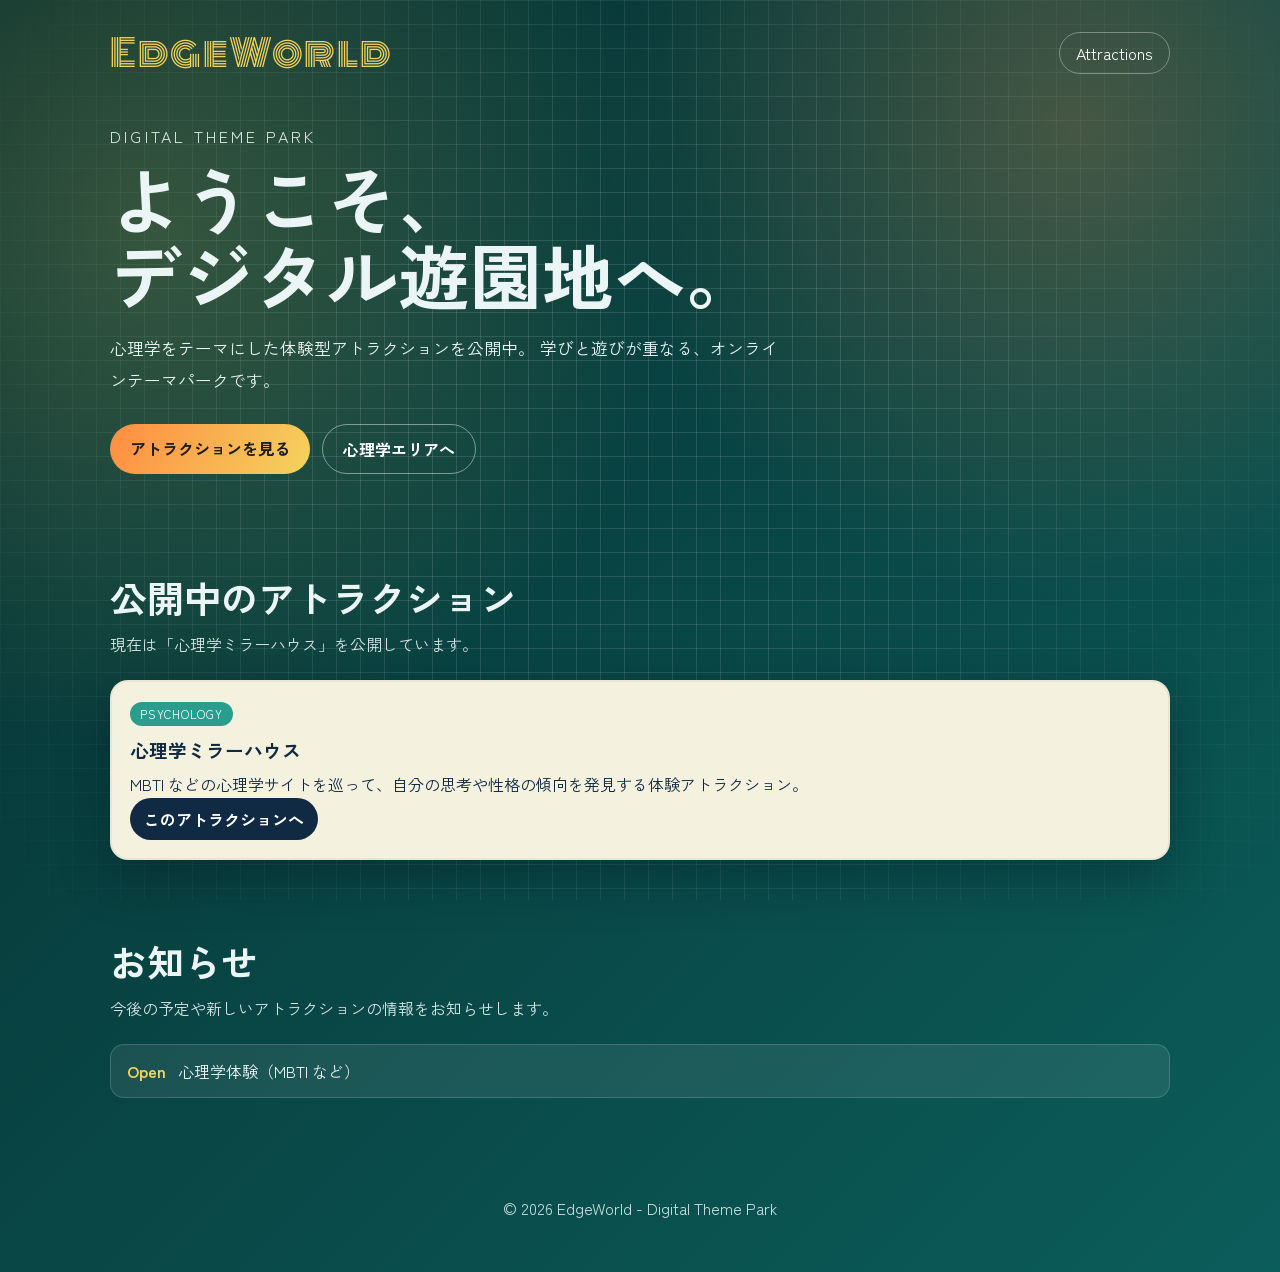
==== EdgeWorld/public/index.html @ 3a3b4cc4 "Add files via upload" ====
<!doctype html>
<html lang="ja">
  <head>
    <meta charset="UTF-8" />
    <meta name="viewport" content="width=device-width, initial-scale=1.0" />
    <title>EdgeWorld | デジタル遊園地</title>
    <meta
      name="description"
      content="心理学アトラクションを楽しめるデジタル遊園地 EdgeWorld。"
    />
    <link rel="preconnect" href="https://fonts.googleapis.com" />
    <link rel="preconnect" href="https://fonts.gstatic.com" crossorigin />
    <link
      href="https://fonts.googleapis.com/css2?family=Zen+Kaku+Gothic+New:wght@400;500;700&family=Monoton&display=swap"
      rel="stylesheet"
    />
    <link rel="stylesheet" href="styles.css" />
  </head>
  <body>
    <div class="bg-grid" aria-hidden="true"></div>

    <header class="hero">
      <nav class="top-nav">
        <p class="brand">EdgeWorld</p>
        <a class="nav-link" href="#attractions">Attractions</a>
      </nav>

      <div class="hero-content reveal">
        <p class="kicker">DIGITAL THEME PARK</p>
        <h1>ようこそ、<br />デジタル遊園地へ。</h1>
        <p class="lead">
          心理学をテーマにした体験型アトラクションを公開中。
          学びと遊びが重なる、オンラインテーマパークです。
        </p>
        <div class="hero-actions">
          <a class="btn btn-primary" href="#attractions"
            >アトラクションを見る</a
          >
          <a class="btn btn-ghost" href="psychology.html">心理学エリアへ</a>
        </div>
      </div>
    </header>

    <main>
      <section id="attractions" class="section">
        <div class="section-header reveal">
          <h2>公開中のアトラクション</h2>
          <p>現在は「心理学ミラーハウス」を公開しています。</p>
        </div>
        <div
          id="attractionList"
          class="attraction-grid"
          aria-live="polite"
        ></div>
      </section>

      <section id="roadmap" class="section roadmap">
        <div class="section-header reveal">
          <h2>お知らせ</h2>
          <p>今後の予定や新しいアトラクションの情報をお知らせします。</p>
        </div>
        <ol class="timeline">
          <li class="reveal"><span>Open</span> 心理学体験（MBTI など）</li>
        </ol>
      </section>
    </main>

    <footer class="site-footer">
      <p>© 2026 EdgeWorld - Digital Theme Park</p>
    </footer>

    <script src="app.js"></script>
  </body>
</html>
---- EdgeWorld/public/styles.css ----
:root {
  --bg-1: #062f2f;
  --bg-2: #0b5d5b;
  --card: #f4f1de;
  --ink: #102a43;
  --accent-1: #ff8c42;
  --accent-2: #f4d35e;
  --accent-3: #2a9d8f;
  --line: rgba(255, 255, 255, 0.12);
  --shadow: 0 16px 50px rgba(3, 18, 24, 0.35);
}

* {
  box-sizing: border-box;
}

body {
  margin: 0;
  font-family: "Zen Kaku Gothic New", sans-serif;
  color: #ecf5f5;
  background:
    radial-gradient(
      circle at 12% 18%,
      rgba(244, 211, 94, 0.2),
      transparent 34%
    ),
    radial-gradient(
      circle at 84% 10%,
      rgba(255, 140, 66, 0.25),
      transparent 30%
    ),
    linear-gradient(135deg, var(--bg-1), var(--bg-2));
  min-height: 100vh;
}

.bg-grid {
  position: fixed;
  inset: 0;
  background-image:
    linear-gradient(var(--line) 1px, transparent 1px),
    linear-gradient(90deg, var(--line) 1px, transparent 1px);
  background-size: 24px 24px;
  mask-image: radial-gradient(circle at center, black 35%, transparent 100%);
  pointer-events: none;
}

.hero,
.section,
.site-footer {
  position: relative;
  z-index: 1;
}

.hero {
  max-width: 1100px;
  margin: 0 auto;
  padding: 24px 20px 80px;
}

.top-nav {
  display: flex;
  justify-content: space-between;
  align-items: center;
  padding-bottom: 42px;
}

.brand {
  margin: 0;
  font-family: "Monoton", cursive;
  font-size: clamp(1.6rem, 4vw, 2.3rem);
  color: var(--accent-2);
  letter-spacing: 1.5px;
}

.nav-link {
  color: #fff;
  text-decoration: none;
  border: 1px solid rgba(255, 255, 255, 0.35);
  padding: 8px 16px;
  border-radius: 999px;
  transition:
    transform 0.2s ease,
    border-color 0.2s ease;
}

.nav-link:hover {
  transform: translateY(-2px);
  border-color: var(--accent-2);
}

.hero-content h1 {
  font-size: clamp(2.1rem, 7vw, 4.5rem);
  line-height: 1.06;
  margin: 12px 0 20px;
}

.kicker {
  letter-spacing: 0.2em;
  text-transform: uppercase;
  margin: 0;
  opacity: 0.9;
}

.lead {
  max-width: 680px;
  line-height: 1.9;
  font-size: 1.05rem;
}

.hero-actions {
  margin-top: 28px;
  display: flex;
  gap: 12px;
  flex-wrap: wrap;
}

.btn {
  text-decoration: none;
  border-radius: 999px;
  padding: 12px 20px;
  font-weight: 700;
}

.btn-primary {
  background: linear-gradient(120deg, var(--accent-1), var(--accent-2));
  color: #1d1d1d;
}

.btn-ghost {
  border: 1px solid rgba(255, 255, 255, 0.45);
  color: #fff;
}

.section {
  max-width: 1100px;
  margin: 0 auto;
  padding: 16px 20px 58px;
}

.section-header h2 {
  margin: 0;
  font-size: clamp(1.5rem, 4.2vw, 2.3rem);
}

.section-header p {
  margin-top: 8px;
  opacity: 0.9;
}

.attraction-grid {
  margin-top: 24px;
  display: grid;
  grid-template-columns: repeat(auto-fit, minmax(240px, 1fr));
  gap: 16px;
}

.card {
  background: var(--card);
  color: var(--ink);
  border-radius: 18px;
  padding: 18px;
  box-shadow: var(--shadow);
  border: 2px solid rgba(16, 42, 67, 0.06);
  transform: translateY(10px);
  opacity: 0;
  animation: rise-in 0.7s forwards;
}

.card h3 {
  margin: 10px 0 8px;
}

.badge {
  display: inline-block;
  font-size: 0.72rem;
  letter-spacing: 0.08em;
  text-transform: uppercase;
  color: #ffffff;
  background: var(--accent-3);
  padding: 4px 10px;
  border-radius: 999px;
}

.card p {
  line-height: 1.65;
  margin: 0;
}

.card-actions {
  margin-top: 14px;
}

.card-link {
  display: inline-block;
  text-decoration: none;
  border-radius: 999px;
  padding: 8px 14px;
  background: #102a43;
  color: #ffffff;
  font-weight: 700;
}

.card-link:hover {
  background: #183d5c;
}

.timeline {
  margin: 24px 0 0;
  padding: 0;
  list-style: none;
  display: grid;
  gap: 12px;
}

.timeline li {
  background: rgba(255, 255, 255, 0.08);
  border: 1px solid rgba(255, 255, 255, 0.16);
  border-radius: 14px;
  padding: 14px 16px;
}

.timeline span {
  color: var(--accent-2);
  font-weight: 700;
  margin-right: 8px;
}

.page {
  max-width: 1100px;
  margin: 0 auto;
  padding: 24px 20px 58px;
  position: relative;
  z-index: 1;
}

.back-link {
  color: #ffffff;
  text-decoration: none;
  border: 1px solid rgba(255, 255, 255, 0.4);
  border-radius: 999px;
  padding: 8px 16px;
  display: inline-block;
}

.quick-links {
  margin-top: 20px;
  display: grid;
  gap: 12px;
}

.quick-links a {
  display: block;
  text-decoration: none;
  background: var(--card);
  color: var(--ink);
  border-radius: 14px;
  padding: 14px 16px;
  box-shadow: var(--shadow);
}

.quick-links small {
  display: block;
  opacity: 0.8;
  margin-top: 4px;
}

.site-footer {
  text-align: center;
  padding: 24px 16px 36px;
  opacity: 0.85;
}

.reveal {
  opacity: 0;
  transform: translateY(14px);
  transition:
    opacity 0.55s ease,
    transform 0.55s ease;
}

.reveal.is-visible {
  opacity: 1;
  transform: translateY(0);
}

@keyframes rise-in {
  to {
    opacity: 1;
    transform: translateY(0);
  }
}

@media (max-width: 640px) {
  .hero {
    padding-top: 16px;
  }

  .top-nav {
    padding-bottom: 28px;
  }

  .lead {
    font-size: 0.98rem;
  }
}
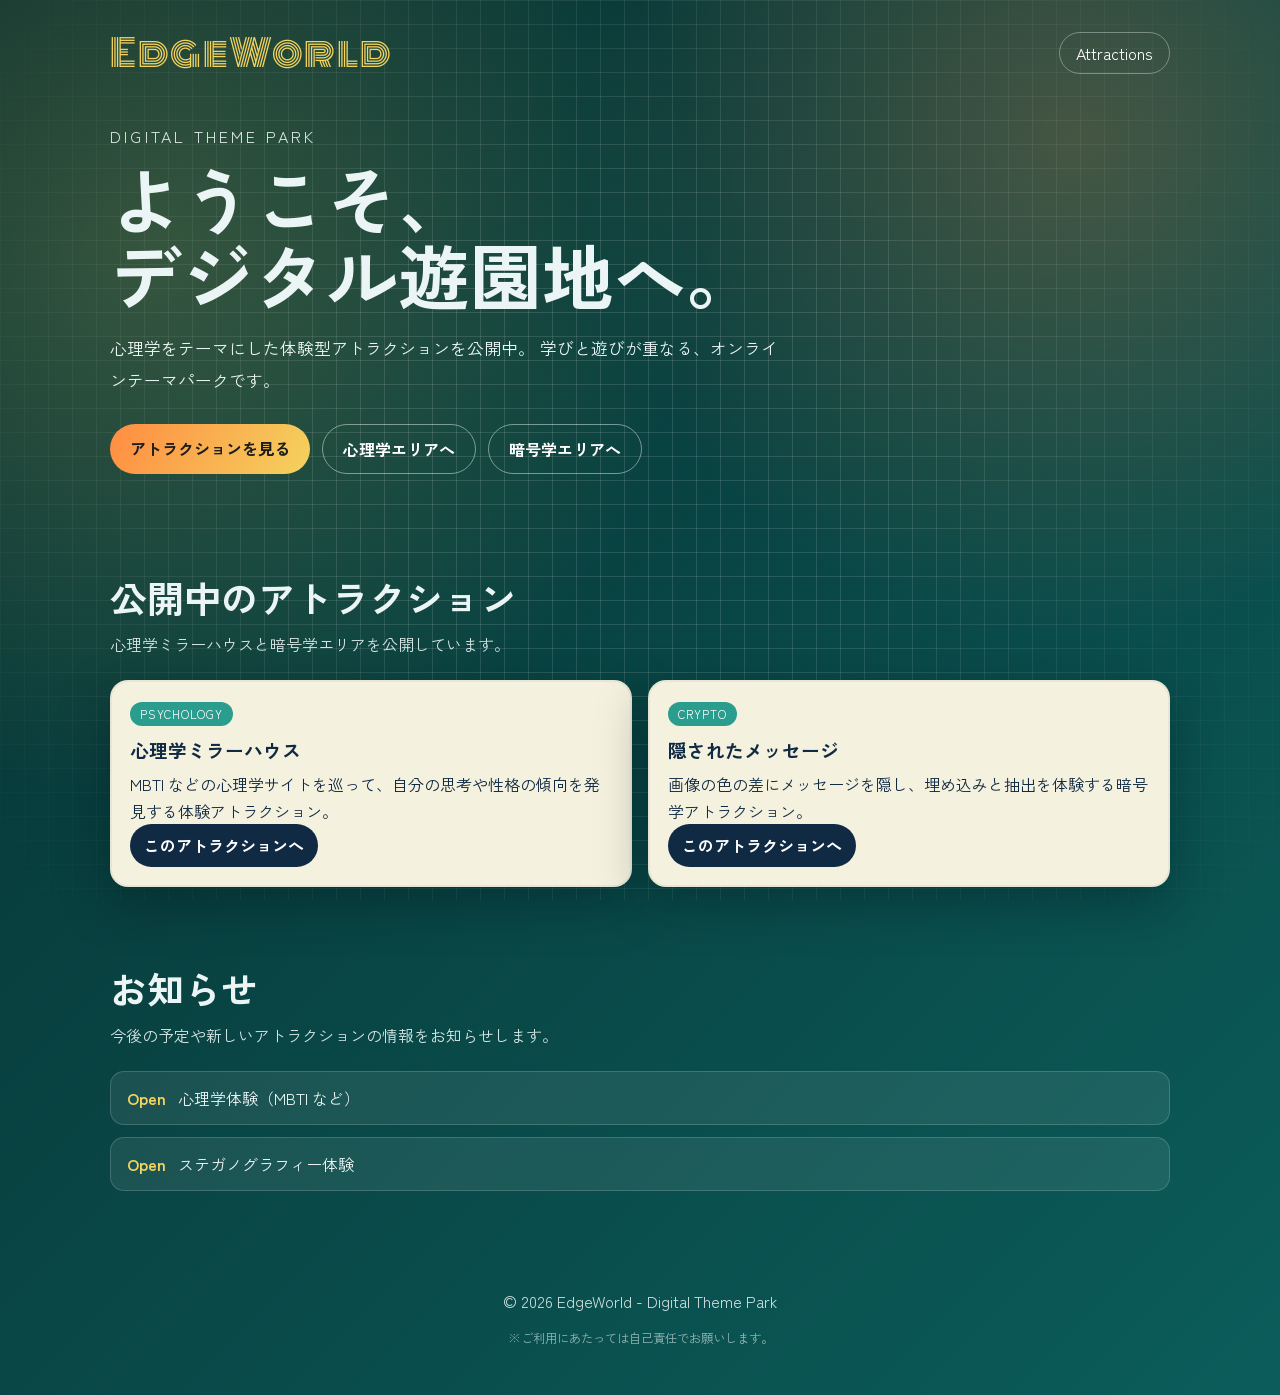
==== commit 0ce2dc1d: "Add files via upload" ====
--- a/EdgeWorld/public/index.html
+++ b/EdgeWorld/public/index.html
@@ -37,6 +37,7 @@
             >アトラクションを見る</a
           >
           <a class="btn btn-ghost" href="psychology.html">心理学エリアへ</a>
+          <a class="btn btn-ghost" href="steganography.html">暗号学エリアへ</a>
         </div>
       </div>
     </header>
@@ -45,7 +46,7 @@
       <section id="attractions" class="section">
         <div class="section-header reveal">
           <h2>公開中のアトラクション</h2>
-          <p>現在は「心理学ミラーハウス」を公開しています。</p>
+          <p>心理学ミラーハウスと暗号学エリアを公開しています。</p>
         </div>
         <div
           id="attractionList"
@@ -61,12 +62,14 @@
         </div>
         <ol class="timeline">
           <li class="reveal"><span>Open</span> 心理学体験（MBTI など）</li>
+          <li class="reveal"><span>Open</span> ステガノグラフィー体験</li>
         </ol>
       </section>
     </main>
 
     <footer class="site-footer">
       <p>© 2026 EdgeWorld - Digital Theme Park</p>
+      <p class="disclaimer">※ご利用にあたっては自己責任でお願いします。</p>
     </footer>
 
     <script src="app.js"></script>
--- a/EdgeWorld/public/styles.css
+++ b/EdgeWorld/public/styles.css
@@ -242,32 +242,16 @@
   display: inline-block;
 }
 
-.quick-links {
-  margin-top: 20px;
-  display: grid;
-  gap: 12px;
-}
-
-.quick-links a {
-  display: block;
-  text-decoration: none;
-  background: var(--card);
-  color: var(--ink);
-  border-radius: 14px;
-  padding: 14px 16px;
-  box-shadow: var(--shadow);
-}
-
-.quick-links small {
-  display: block;
-  opacity: 0.8;
-  margin-top: 4px;
-}
-
 .site-footer {
   text-align: center;
   padding: 24px 16px 36px;
   opacity: 0.85;
+}
+
+.disclaimer {
+  font-size: 0.78rem;
+  opacity: 0.7;
+  margin-top: 6px;
 }
 
 .reveal {
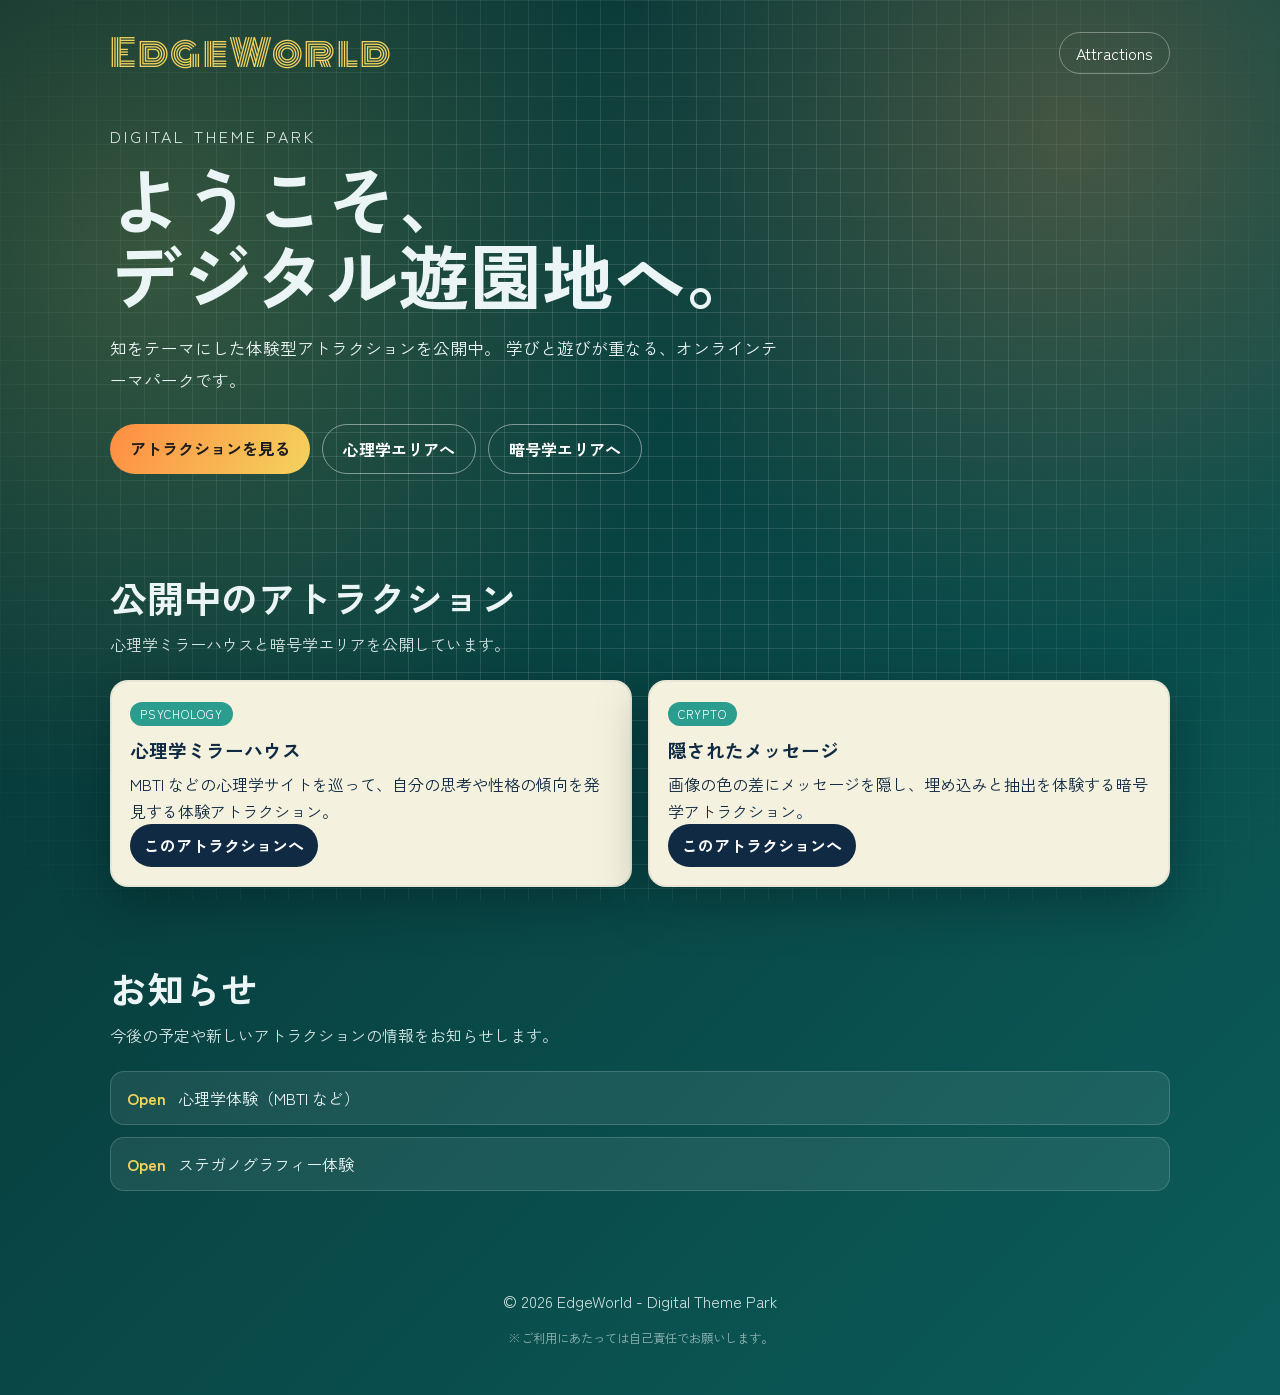
==== commit 003d7de3: "Add files via upload" ====
--- a/EdgeWorld/public/index.html
+++ b/EdgeWorld/public/index.html
@@ -29,7 +29,7 @@
         <p class="kicker">DIGITAL THEME PARK</p>
         <h1>ようこそ、<br />デジタル遊園地へ。</h1>
         <p class="lead">
-          心理学をテーマにした体験型アトラクションを公開中。
+          知をテーマにした体験型アトラクションを公開中。
           学びと遊びが重なる、オンラインテーマパークです。
         </p>
         <div class="hero-actions">
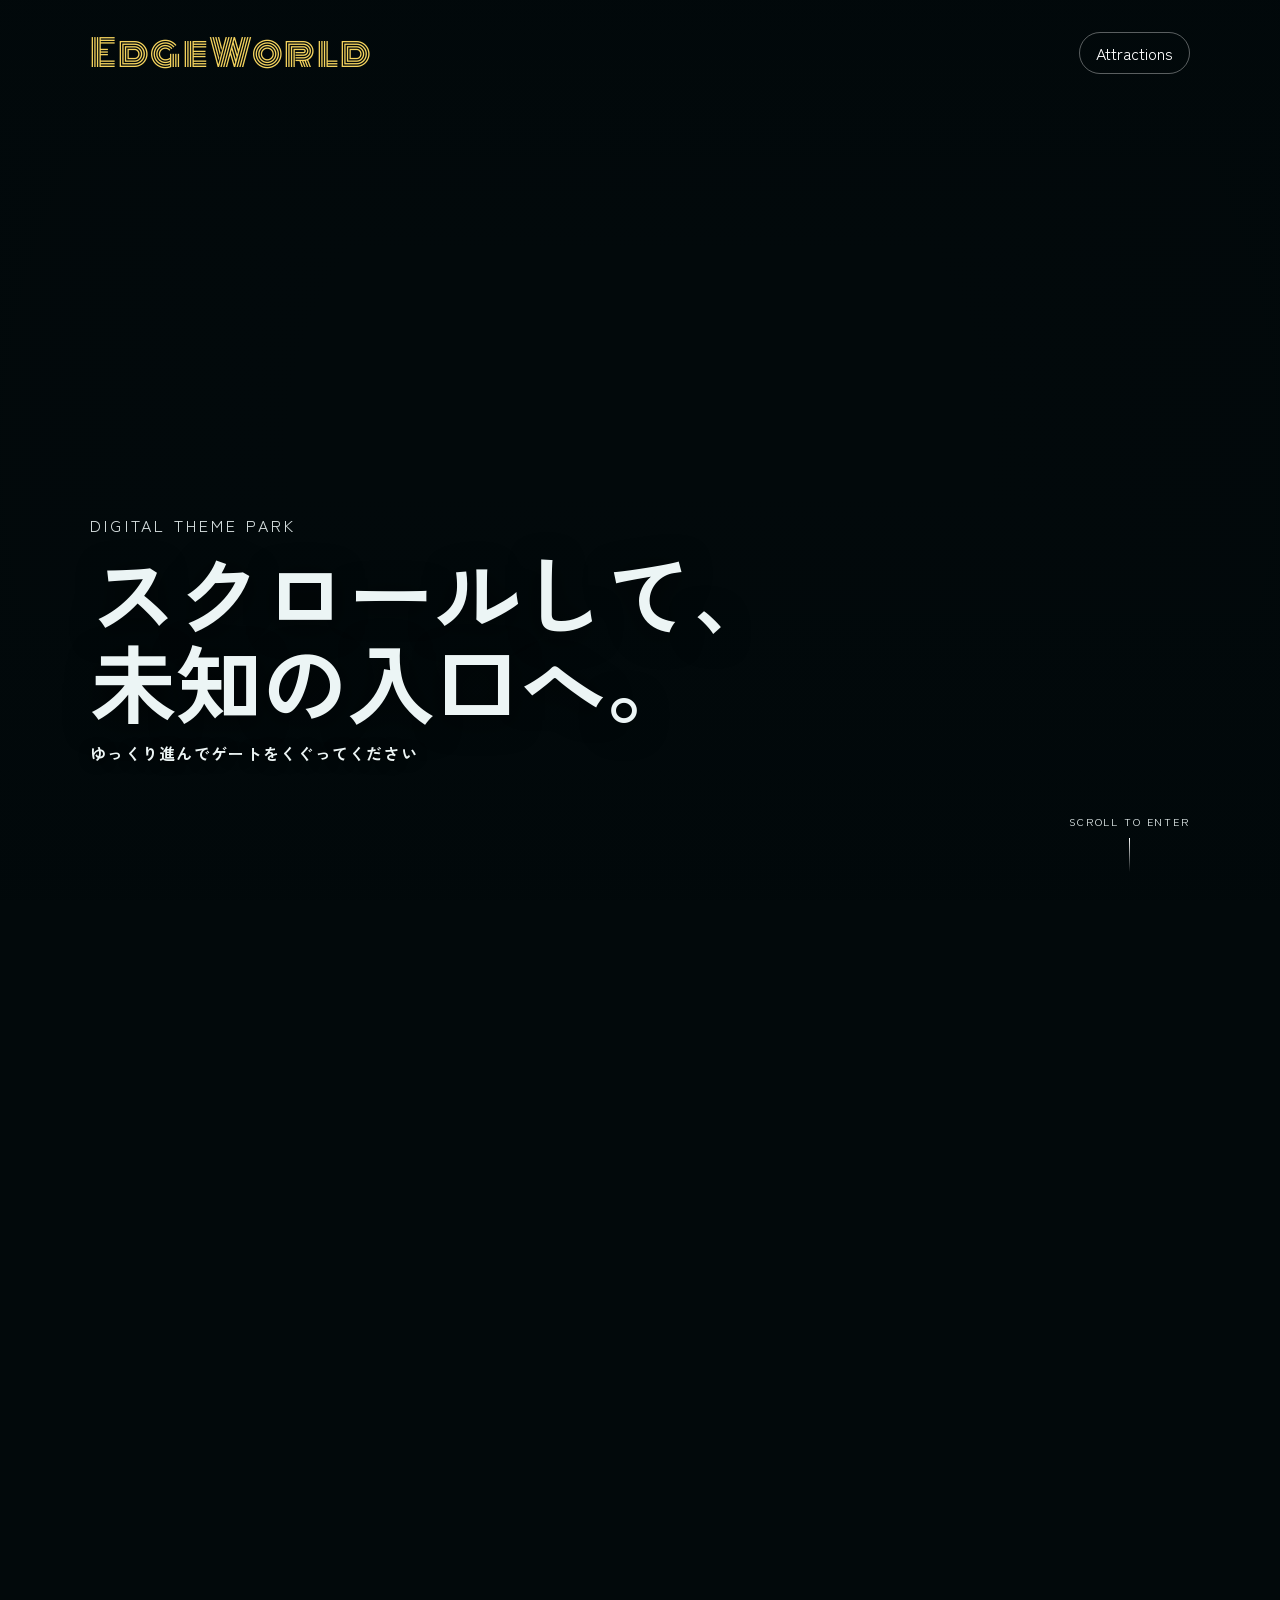
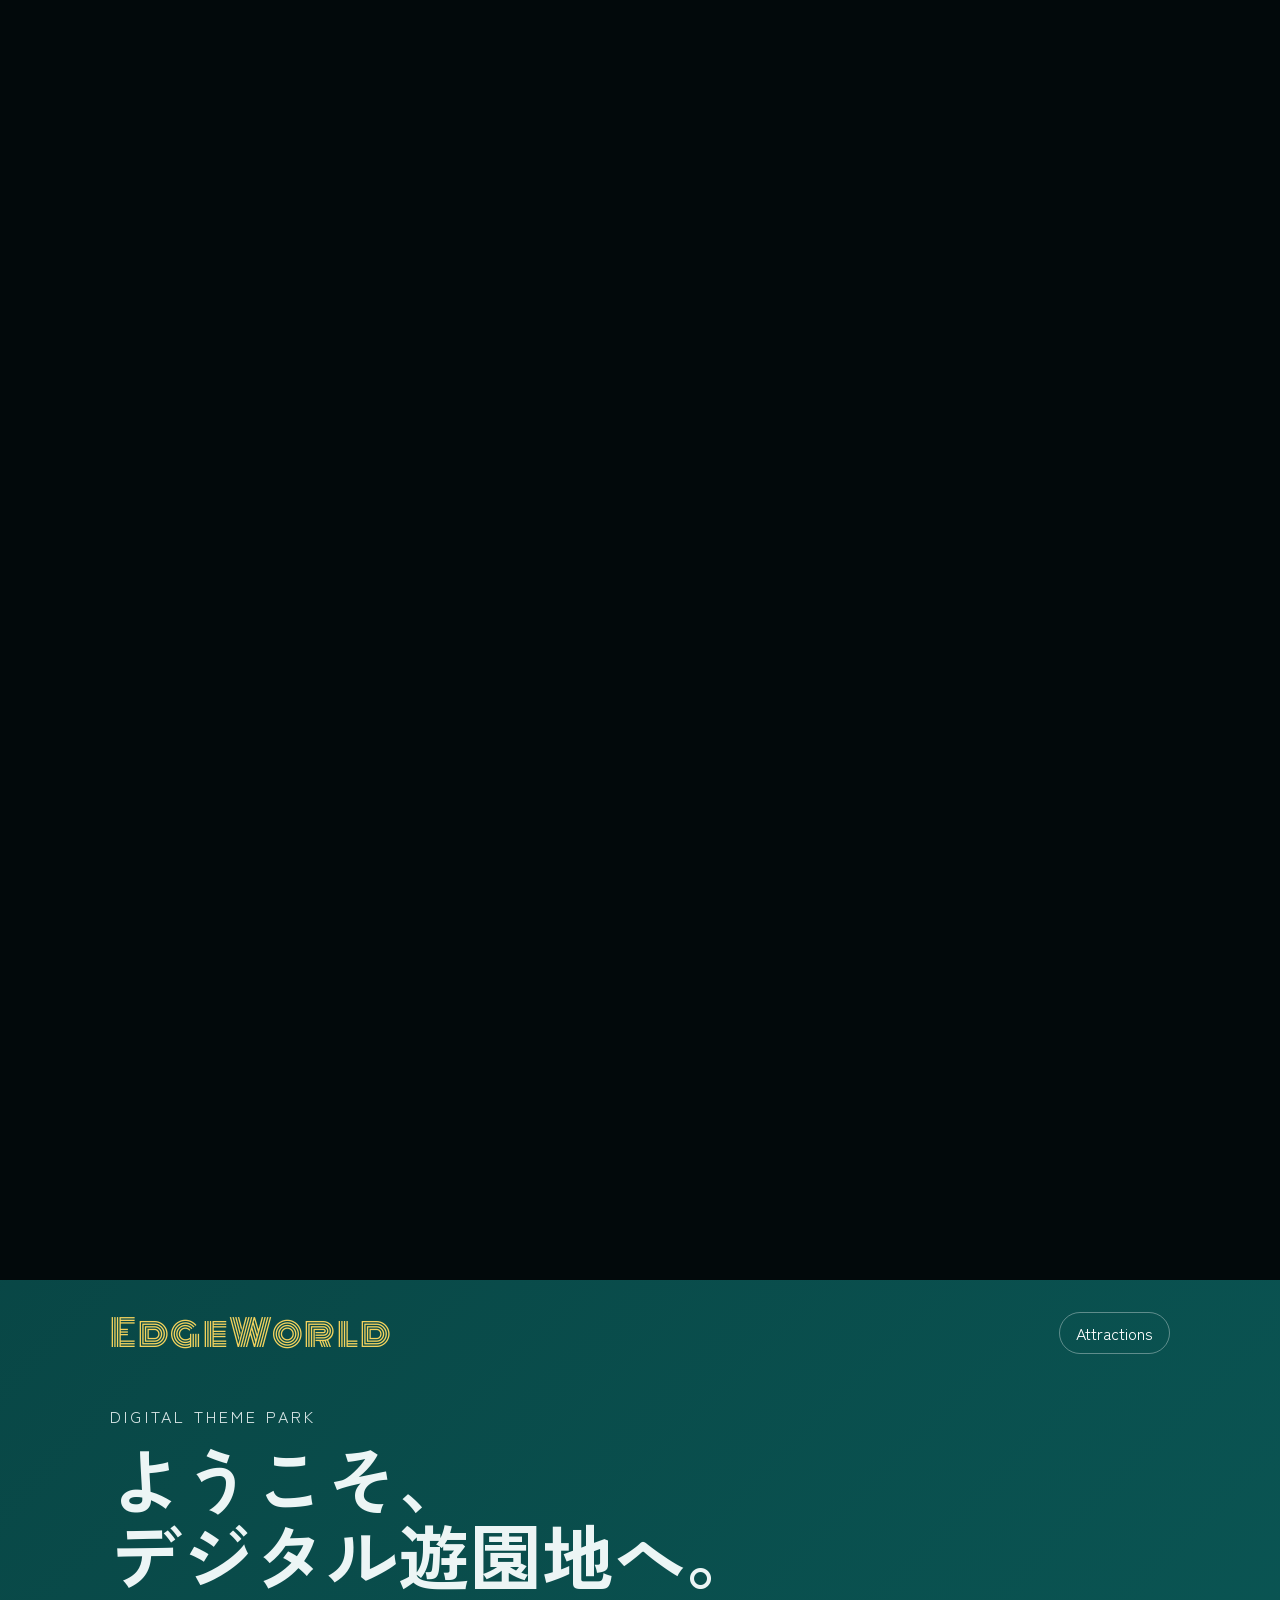
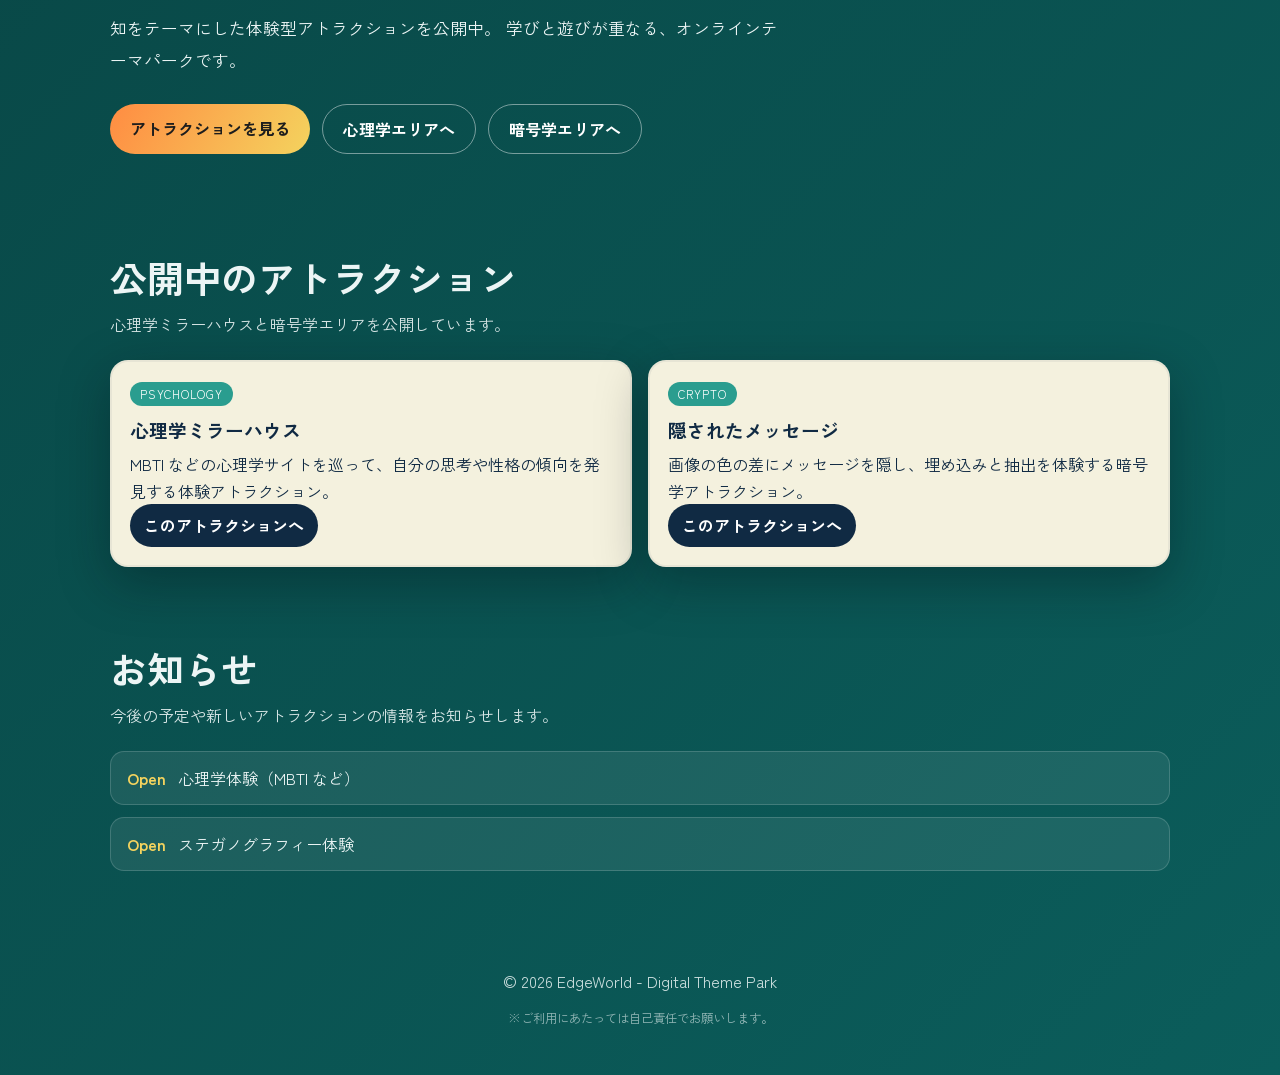
==== commit 90862bd6: "Add files via upload" ====
--- a/EdgeWorld/public/index.html
+++ b/EdgeWorld/public/index.html
@@ -4,10 +4,7 @@
     <meta charset="UTF-8" />
     <meta name="viewport" content="width=device-width, initial-scale=1.0" />
     <title>EdgeWorld | デジタル遊園地</title>
-    <meta
-      name="description"
-      content="心理学アトラクションを楽しめるデジタル遊園地 EdgeWorld。"
-    />
+    <meta name="description" content="デジタル遊園地 EdgeWorld。" />
     <link rel="preconnect" href="https://fonts.googleapis.com" />
     <link rel="preconnect" href="https://fonts.gstatic.com" crossorigin />
     <link
@@ -18,6 +15,38 @@
   </head>
   <body>
     <div class="bg-grid" aria-hidden="true"></div>
+
+    <section
+      class="scrub-scene scrub-scene-open"
+      data-video-scrub
+      aria-label="EdgeWorld入園ゲート"
+    >
+      <div class="scrub-sticky">
+        <video
+          class="scrub-video"
+          muted
+          playsinline
+          preload="auto"
+          aria-hidden="true"
+        >
+          <source src="assets/video/edgeworld-open.mp4" type="video/mp4" />
+        </video>
+        <div class="scrub-shade" aria-hidden="true"></div>
+        <nav class="scrub-nav" aria-label="メインナビゲーション">
+          <p class="brand">EdgeWorld</p>
+          <a class="nav-link" href="#attractions">Attractions</a>
+        </nav>
+        <div class="scrub-copy">
+          <p class="kicker">DIGITAL THEME PARK</p>
+          <h1>スクロールして、<br />未知の入口へ。</h1>
+          <p>ゆっくり進んでゲートをくぐってください</p>
+        </div>
+        <div class="scroll-cue" aria-hidden="true">
+          <span>SCROLL TO ENTER</span>
+          <i></i>
+        </div>
+      </div>
+    </section>
 
     <header class="hero">
       <nav class="top-nav">
--- a/EdgeWorld/public/styles.css
+++ b/EdgeWorld/public/styles.css
@@ -14,7 +14,7 @@
   box-sizing: border-box;
 }
 
-body {
+body {
   margin: 0;
   font-family: "Zen Kaku Gothic New", sans-serif;
   color: #ecf5f5;
@@ -30,10 +30,110 @@
       transparent 30%
     ),
     linear-gradient(135deg, var(--bg-1), var(--bg-2));
-  min-height: 100vh;
-}
-
-.bg-grid {
+  min-height: 100vh;
+}
+
+.scrub-scene {
+  --scrub-progress: 0;
+  position: relative;
+  z-index: 3;
+  height: 320vh;
+  background: #02090b;
+}
+
+.scrub-sticky {
+  position: sticky;
+  top: 0;
+  height: 100vh;
+  min-height: 520px;
+  overflow: hidden;
+  isolation: isolate;
+}
+
+.scrub-video,
+.scrub-shade {
+  position: absolute;
+  inset: 0;
+  width: 100%;
+  height: 100%;
+}
+
+.scrub-video {
+  z-index: -3;
+  object-fit: cover;
+  background: #02090b;
+}
+
+.scrub-shade {
+  z-index: -2;
+  background:
+    linear-gradient(180deg, rgba(1, 8, 10, 0.6), transparent 30%),
+    linear-gradient(0deg, rgba(1, 8, 10, 0.74), transparent 48%),
+    radial-gradient(circle at center, transparent 35%, rgba(1, 8, 10, 0.35));
+}
+
+.scrub-nav {
+  width: min(1100px, calc(100% - 40px));
+  margin: 0 auto;
+  padding-top: 24px;
+  display: flex;
+  justify-content: space-between;
+  align-items: center;
+}
+
+.scrub-copy {
+  position: absolute;
+  left: max(20px, calc((100vw - 1100px) / 2));
+  bottom: clamp(90px, 15vh, 150px);
+  max-width: 720px;
+  padding-right: 20px;
+  opacity: calc(1 - var(--scrub-progress) * 1.45);
+  transform: translateY(calc(var(--scrub-progress) * -32px));
+}
+
+.scrub-copy h1 {
+  margin: 10px 0 16px;
+  font-size: clamp(2.4rem, 7vw, 5.4rem);
+  line-height: 1.03;
+  text-shadow: 0 5px 30px rgba(0, 0, 0, 0.72);
+}
+
+.scrub-copy > p:last-child {
+  margin: 0;
+  font-weight: 700;
+  letter-spacing: 0.08em;
+  text-shadow: 0 2px 12px #000;
+}
+
+.scroll-cue {
+  position: absolute;
+  right: max(20px, calc((100vw - 1100px) / 2));
+  bottom: 28px;
+  display: grid;
+  justify-items: center;
+  gap: 9px;
+  font-size: 0.65rem;
+  letter-spacing: 0.18em;
+  opacity: calc(1 - var(--scrub-progress) * 3);
+}
+
+.scroll-cue i {
+  display: block;
+  width: 1px;
+  height: 34px;
+  background: linear-gradient(#fff, transparent);
+  animation: scroll-pulse 1.5s ease-in-out infinite;
+}
+
+@keyframes scroll-pulse {
+  50% {
+    transform: scaleY(0.5);
+    transform-origin: top;
+    opacity: 0.45;
+  }
+}
+
+.bg-grid {
   position: fixed;
   inset: 0;
   background-image:
@@ -274,8 +374,20 @@
   }
 }
 
-@media (max-width: 640px) {
-  .hero {
+@media (max-width: 640px) {
+  .scrub-scene {
+    height: 260vh;
+  }
+
+  .scrub-nav {
+    padding-top: 16px;
+  }
+
+  .scrub-copy {
+    bottom: 110px;
+  }
+
+  .hero {
     padding-top: 16px;
   }
 
@@ -285,5 +397,20 @@
 
   .lead {
     font-size: 0.98rem;
-  }
-}
+  }
+}
+
+@media (prefers-reduced-motion: reduce) {
+  .scrub-scene {
+    height: 100vh;
+  }
+
+  .scrub-copy {
+    opacity: 1;
+    transform: none;
+  }
+
+  .scroll-cue i {
+    animation: none;
+  }
+}
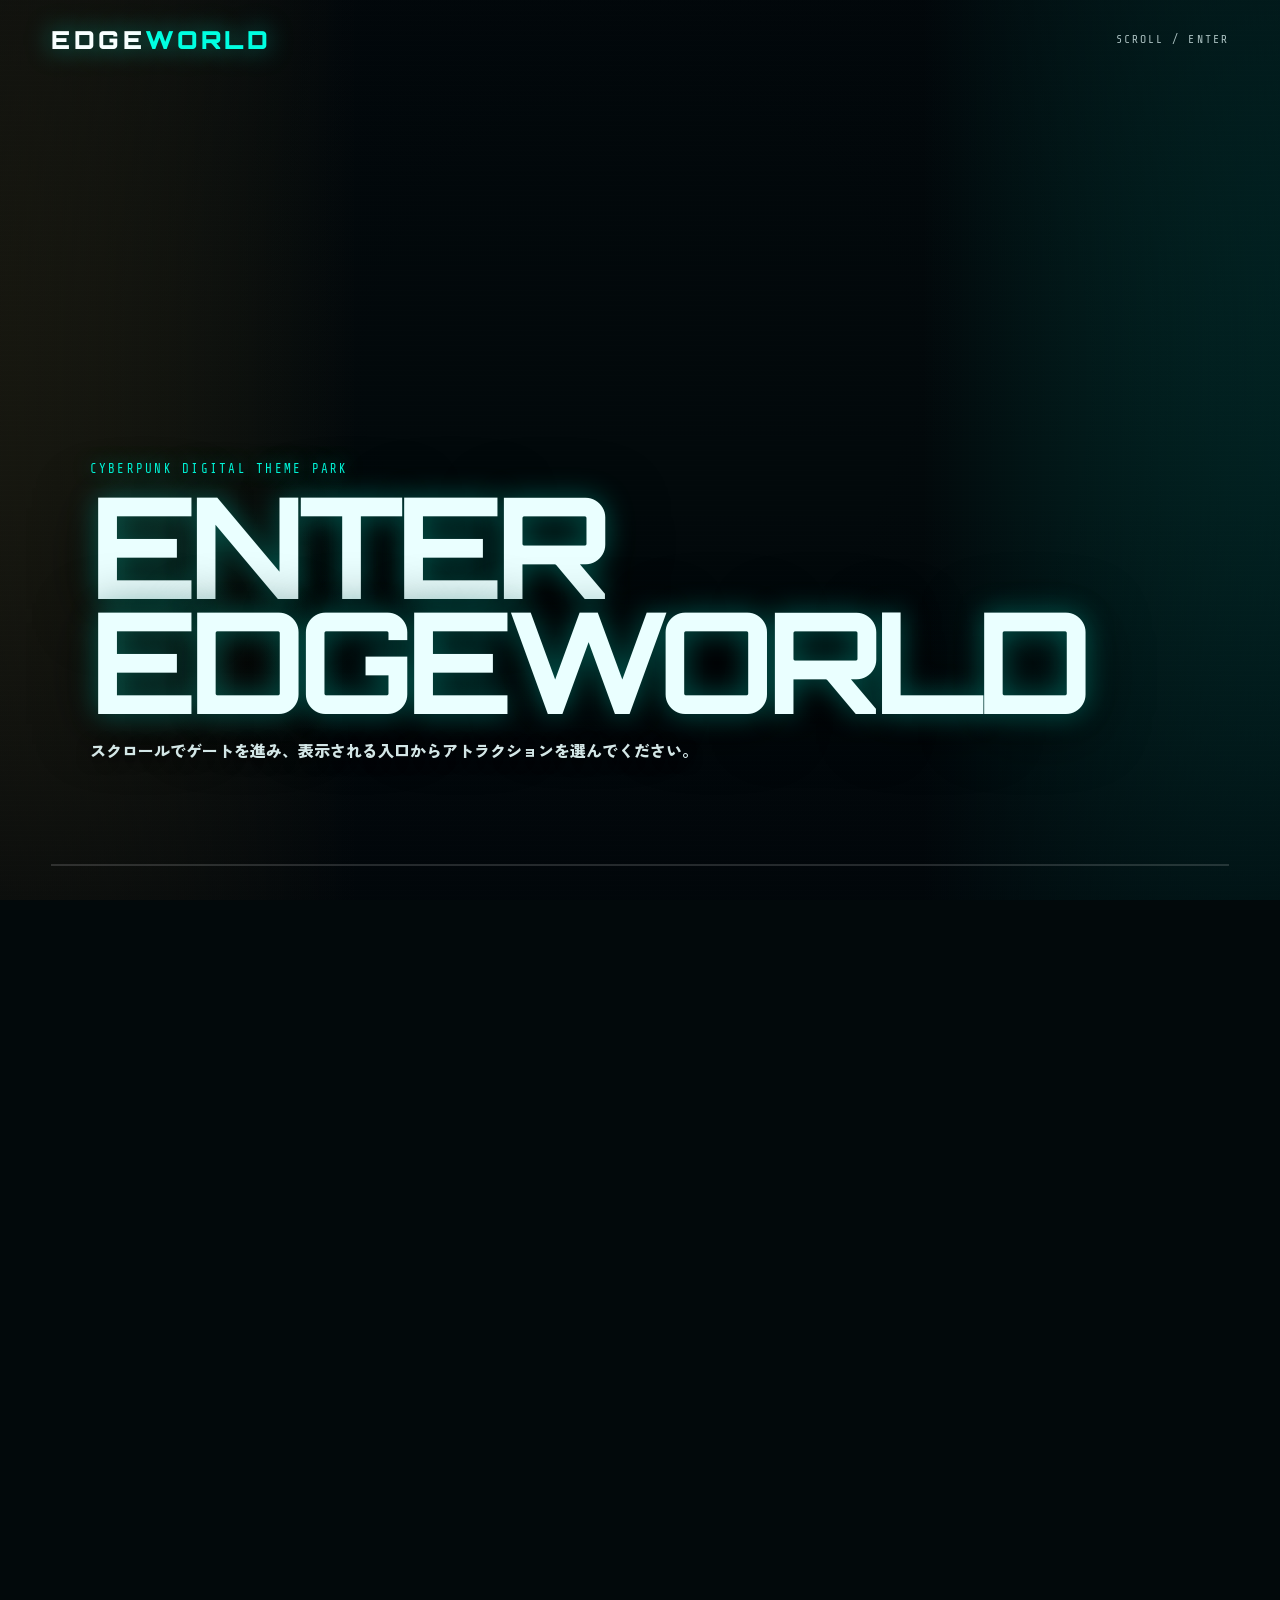
==== commit 40c94b50: "Add files via upload" ====
--- a/EdgeWorld/public/index.html
+++ b/EdgeWorld/public/index.html
@@ -3,103 +3,85 @@
   <head>
     <meta charset="UTF-8" />
     <meta name="viewport" content="width=device-width, initial-scale=1.0" />
-    <title>EdgeWorld | デジタル遊園地</title>
-    <meta name="description" content="デジタル遊園地 EdgeWorld。" />
+    <title>EdgeWorld | Digital Theme Park</title>
+    <meta
+      name="description"
+      content="サイバーパンクなデジタル遊園地 EdgeWorld。心理学エリアとステガノグラフィーエリアへ入場できます。"
+    />
     <link rel="preconnect" href="https://fonts.googleapis.com" />
     <link rel="preconnect" href="https://fonts.gstatic.com" crossorigin />
     <link
-      href="https://fonts.googleapis.com/css2?family=Zen+Kaku+Gothic+New:wght@400;500;700&family=Monoton&display=swap"
+      href="https://fonts.googleapis.com/css2?family=Orbitron:wght@700;900&family=Share+Tech+Mono&family=Zen+Kaku+Gothic+New:wght@400;500;700;900&display=swap"
       rel="stylesheet"
     />
     <link rel="stylesheet" href="styles.css" />
   </head>
-  <body>
+  <body class="home-body">
     <div class="bg-grid" aria-hidden="true"></div>
 
-    <section
-      class="scrub-scene scrub-scene-open"
-      data-video-scrub
-      aria-label="EdgeWorld入園ゲート"
-    >
-      <div class="scrub-sticky">
-        <video
-          class="scrub-video"
-          muted
-          playsinline
-          preload="auto"
-          aria-hidden="true"
-        >
-          <source src="assets/video/edgeworld-open.mp4" type="video/mp4" />
-        </video>
-        <div class="scrub-shade" aria-hidden="true"></div>
-        <nav class="scrub-nav" aria-label="メインナビゲーション">
-          <p class="brand">EdgeWorld</p>
-          <a class="nav-link" href="#attractions">Attractions</a>
-        </nav>
-        <div class="scrub-copy">
-          <p class="kicker">DIGITAL THEME PARK</p>
-          <h1>スクロールして、<br />未知の入口へ。</h1>
-          <p>ゆっくり進んでゲートをくぐってください</p>
+    <main>
+      <section
+        class="scrub-scene home-portal"
+        data-video-scrub
+        data-scrub-seconds="10"
+        data-scrub-ease="0.11"
+        data-seek-threshold="0.06"
+        aria-label="EdgeWorld入園ゲート"
+      >
+        <div class="scrub-sticky">
+          <video
+            class="scrub-video"
+            muted
+            playsinline
+            preload="auto"
+            aria-hidden="true"
+          >
+            <source src="assets/video/edgeworld-open-scrub.mp4" type="video/mp4" />
+          </video>
+          <div class="home-film" aria-hidden="true"></div>
+          <div class="home-scanline" aria-hidden="true"></div>
+
+          <nav class="home-nav" aria-label="メインナビゲーション">
+            <a class="home-brand" href="index.html">EDGE<span>WORLD</span></a>
+            <span class="home-status">SCROLL / ENTER</span>
+          </nav>
+
+          <div class="home-title">
+            <p class="home-kicker">CYBERPUNK DIGITAL THEME PARK</p>
+            <h1>ENTER<br />EDGEWORLD</h1>
+            <p>
+              スクロールでゲートを進み、表示される入口からアトラクションを選んでください。
+            </p>
+          </div>
+
+          <div class="home-progress" aria-hidden="true">
+            <span></span>
+          </div>
+
+          <div class="portal-card portal-card-tarot">
+            <span class="portal-id">EXTERNAL AREA</span>
+            <h2>NOCTURNE<br />FOREST</h2>
+            <p>夜の森の中を探索して、タロットカードを見つけるエリア。</p>
+            <a
+              href="https://nocturne-d6e57.web.app/"
+              target="_blank"
+              rel="noopener noreferrer"
+            >ENTER THE FOREST</a>
+          </div>
+
+          <div class="portal-card portal-card-stegano">
+            <span class="portal-id">AREA 01</span>
+            <h2>HIDDEN SIGNAL<br />GALLERY</h2>
+            <p>画像に埋め込まれた文章を検出し、自分でもメッセージを隠せるエリア。</p>
+            <a href="steganography.html">ENTER GALLERY</a>
+          </div>
+
+          <div class="home-final">
+            <span>CHOOSE YOUR ATTRACTION</span>
+          </div>
         </div>
-        <div class="scroll-cue" aria-hidden="true">
-          <span>SCROLL TO ENTER</span>
-          <i></i>
-        </div>
-      </div>
-    </section>
-
-    <header class="hero">
-      <nav class="top-nav">
-        <p class="brand">EdgeWorld</p>
-        <a class="nav-link" href="#attractions">Attractions</a>
-      </nav>
-
-      <div class="hero-content reveal">
-        <p class="kicker">DIGITAL THEME PARK</p>
-        <h1>ようこそ、<br />デジタル遊園地へ。</h1>
-        <p class="lead">
-          知をテーマにした体験型アトラクションを公開中。
-          学びと遊びが重なる、オンラインテーマパークです。
-        </p>
-        <div class="hero-actions">
-          <a class="btn btn-primary" href="#attractions"
-            >アトラクションを見る</a
-          >
-          <a class="btn btn-ghost" href="psychology.html">心理学エリアへ</a>
-          <a class="btn btn-ghost" href="steganography.html">暗号学エリアへ</a>
-        </div>
-      </div>
-    </header>
-
-    <main>
-      <section id="attractions" class="section">
-        <div class="section-header reveal">
-          <h2>公開中のアトラクション</h2>
-          <p>心理学ミラーハウスと暗号学エリアを公開しています。</p>
-        </div>
-        <div
-          id="attractionList"
-          class="attraction-grid"
-          aria-live="polite"
-        ></div>
-      </section>
-
-      <section id="roadmap" class="section roadmap">
-        <div class="section-header reveal">
-          <h2>お知らせ</h2>
-          <p>今後の予定や新しいアトラクションの情報をお知らせします。</p>
-        </div>
-        <ol class="timeline">
-          <li class="reveal"><span>Open</span> 心理学体験（MBTI など）</li>
-          <li class="reveal"><span>Open</span> ステガノグラフィー体験</li>
-        </ol>
       </section>
     </main>
-
-    <footer class="site-footer">
-      <p>© 2026 EdgeWorld - Digital Theme Park</p>
-      <p class="disclaimer">※ご利用にあたっては自己責任でお願いします。</p>
-    </footer>
 
     <script src="app.js"></script>
   </body>
--- a/EdgeWorld/public/styles.css
+++ b/EdgeWorld/public/styles.css
@@ -15,8 +15,8 @@
 }
 
 body {
-  margin: 0;
-  font-family: "Zen Kaku Gothic New", sans-serif;
+  margin: 0;
+  font-family: "Zen Kaku Gothic New", sans-serif;
   color: #ecf5f5;
   background:
     radial-gradient(
@@ -33,12 +33,22 @@
   min-height: 100vh;
 }
 
+.home-body {
+  background: #02070c;
+  color: #eaffff;
+  overflow-x: hidden;
+}
+
 .scrub-scene {
   --scrub-progress: 0;
   position: relative;
   z-index: 3;
   height: 320vh;
   background: #02090b;
+}
+
+.home-portal {
+  height: 300vh;
 }
 
 .scrub-sticky {
@@ -62,6 +72,240 @@
   z-index: -3;
   object-fit: cover;
   background: #02090b;
+}
+
+.home-film,
+.home-scanline {
+  position: absolute;
+  inset: 0;
+  pointer-events: none;
+}
+
+.home-film {
+  z-index: -2;
+  background:
+    radial-gradient(circle at 50% 42%, transparent 0 26%, rgba(1, 6, 10, 0.18) 48%, rgba(1, 6, 10, 0.72) 100%),
+    linear-gradient(90deg, rgba(255, 194, 71, 0.16), transparent 28%, transparent 72%, rgba(0, 255, 225, 0.2)),
+    linear-gradient(0deg, rgba(1, 6, 10, 0.78), transparent 46%, rgba(1, 6, 10, 0.55));
+}
+
+.home-scanline {
+  z-index: 4;
+  opacity: 0.16;
+  background: repeating-linear-gradient(
+    0deg,
+    transparent 0,
+    transparent 4px,
+    rgba(255, 255, 255, 0.08) 5px
+  );
+  mix-blend-mode: overlay;
+}
+
+.home-nav {
+  position: absolute;
+  top: 24px;
+  right: clamp(18px, 4vw, 54px);
+  left: clamp(18px, 4vw, 54px);
+  z-index: 8;
+  display: flex;
+  align-items: center;
+  justify-content: space-between;
+}
+
+.home-brand {
+  color: #f8ffff;
+  font-family: "Orbitron", sans-serif;
+  font-size: clamp(1rem, 2vw, 1.55rem);
+  font-weight: 900;
+  letter-spacing: 0.14em;
+  text-decoration: none;
+  text-shadow: 0 0 24px rgba(0, 255, 225, 0.5);
+}
+
+.home-brand span {
+  color: #00ffe1;
+}
+
+.home-status,
+.portal-id,
+.home-kicker,
+.home-final {
+  font-family: "Share Tech Mono", monospace;
+  letter-spacing: 0.18em;
+}
+
+.home-status {
+  color: rgba(234, 255, 255, 0.72);
+  font-size: 0.72rem;
+}
+
+.home-title {
+  position: absolute;
+  left: clamp(18px, 7vw, 110px);
+  bottom: clamp(98px, 15vh, 160px);
+  z-index: 6;
+  max-width: min(760px, calc(100% - 36px));
+  opacity: clamp(0, calc(1 - var(--scrub-progress) * 3.5), 1);
+  transform: translateY(calc(var(--scrub-progress) * -34px));
+}
+
+.home-kicker {
+  margin: 0;
+  color: #00ffe1;
+  font-size: 0.78rem;
+  text-shadow: 0 0 18px rgba(0, 255, 225, 0.5);
+}
+
+.home-title h1 {
+  margin: 12px 0 16px;
+  font-family: "Orbitron", sans-serif;
+  font-size: clamp(3.1rem, 11vw, 9rem);
+  line-height: 0.82;
+  letter-spacing: -0.06em;
+  text-shadow:
+    0 0 28px rgba(0, 255, 225, 0.35),
+    0 10px 60px #000;
+}
+
+.home-title p:last-child {
+  max-width: 610px;
+  margin: 0;
+  color: rgba(234, 255, 255, 0.9);
+  font-weight: 800;
+  line-height: 1.9;
+  text-shadow: 0 2px 16px #000;
+}
+
+.home-progress {
+  position: absolute;
+  right: clamp(18px, 4vw, 54px);
+  bottom: 34px;
+  left: clamp(18px, 4vw, 54px);
+  z-index: 8;
+  height: 2px;
+  background: rgba(255, 255, 255, 0.14);
+}
+
+.home-progress span {
+  display: block;
+  width: calc(var(--scrub-progress) * 100%);
+  height: 100%;
+  background: linear-gradient(90deg, #ffc247, #00ffe1);
+  box-shadow: 0 0 18px #00ffe1;
+}
+
+.portal-card {
+  position: absolute;
+  z-index: 7;
+  width: min(360px, calc(50% - 42px));
+  min-height: 220px;
+  padding: 18px 20px 20px;
+  border: 1px solid var(--portal-line, rgba(0, 255, 225, 0.45));
+  background:
+    linear-gradient(135deg, var(--portal-glow, rgba(0, 255, 225, 0.1)), rgba(2, 8, 14, 0.12)),
+    rgba(2, 8, 14, 0.58);
+  box-shadow:
+    inset 0 0 24px var(--portal-inner, rgba(0, 255, 225, 0.07)),
+    0 20px 55px rgba(0, 0, 0, 0.36),
+    0 0 22px var(--portal-shadow, rgba(0, 255, 225, 0.12));
+  backdrop-filter: blur(9px);
+  clip-path: polygon(0 0, calc(100% - 18px) 0, 100% 18px, 100% 100%, 18px 100%, 0 calc(100% - 18px));
+}
+
+.portal-card h2 {
+  margin: 10px 0 12px;
+  font-family: "Orbitron", sans-serif;
+  font-size: clamp(1.2rem, 2.2vw, 1.8rem);
+  line-height: 1;
+}
+
+.portal-card p {
+  margin: 0 0 16px;
+  color: rgba(234, 255, 255, 0.78);
+  line-height: 1.65;
+  font-size: 0.92rem;
+}
+
+.portal-card a {
+  display: inline-flex;
+  min-height: 38px;
+  padding: 0 15px;
+  align-items: center;
+  color: #02070c;
+  background: #00ffe1;
+  font-family: "Share Tech Mono", monospace;
+  font-weight: 900;
+  letter-spacing: 0.12em;
+  text-decoration: none;
+  box-shadow: 0 0 24px rgba(0, 255, 225, 0.3);
+}
+
+.portal-card a:hover {
+  background: #ffc247;
+  color: #02070c;
+}
+
+.portal-id {
+  color: var(--portal-accent, #00ffe1);
+  font-size: 0.72rem;
+}
+
+.portal-card-tarot {
+  --portal-accent: #ffcf6b;
+  --portal-line: rgba(255, 207, 107, 0.38);
+  --portal-glow: rgba(255, 207, 107, 0.08);
+  --portal-inner: rgba(255, 207, 107, 0.05);
+  --portal-shadow: rgba(255, 207, 107, 0.1);
+  left: max(28px, calc(50% - 390px));
+  bottom: clamp(82px, 12vh, 130px);
+  opacity: clamp(0, calc((var(--scrub-progress) - 0.66) * 9), 1);
+  transform: translateY(calc((0.76 - var(--scrub-progress)) * 70px));
+}
+
+.portal-card-tarot {
+  background:
+    linear-gradient(135deg, rgba(255, 207, 107, 0.08), rgba(2, 8, 14, 0.22)),
+    rgba(2, 8, 14, 0.5);
+}
+
+.portal-card-tarot h2 {
+  color: rgba(234, 255, 255, 0.82);
+}
+
+.portal-card-tarot a {
+  background: transparent;
+  color: #ffcf6b;
+  border: 1px solid rgba(255, 207, 107, 0.58);
+  box-shadow: inset 0 0 18px rgba(255, 207, 107, 0.08);
+}
+
+.portal-card-tarot a:hover {
+  background: #ffcf6b;
+  color: #02070c;
+}
+
+.portal-card-stegano {
+  --portal-accent: #00ffe1;
+  --portal-line: rgba(0, 255, 225, 0.5);
+  --portal-glow: rgba(0, 255, 225, 0.12);
+  --portal-inner: rgba(0, 255, 225, 0.08);
+  --portal-shadow: rgba(0, 255, 225, 0.14);
+  right: max(28px, calc(50% - 390px));
+  bottom: clamp(82px, 12vh, 130px);
+  opacity: clamp(0, calc((var(--scrub-progress) - 0.72) * 9), 1);
+  transform: translateY(calc((0.82 - var(--scrub-progress)) * 70px));
+}
+
+.home-final {
+  position: absolute;
+  right: 18px;
+  bottom: 58px;
+  left: 18px;
+  z-index: 6;
+  color: rgba(234, 255, 255, 0.65);
+  text-align: center;
+  font-size: 0.74rem;
+  opacity: clamp(0, calc((var(--scrub-progress) - 0.82) * 8), 1);
 }
 
 .scrub-shade {
@@ -379,6 +623,10 @@
     height: 260vh;
   }
 
+  .home-portal {
+    height: 240vh;
+  }
+
   .scrub-nav {
     padding-top: 16px;
   }
@@ -387,9 +635,65 @@
     bottom: 110px;
   }
 
+  .home-nav {
+    top: 18px;
+  }
+
+  .home-status {
+    display: none;
+  }
+
+  .home-title {
+    bottom: 124px;
+  }
+
+  .home-title h1 {
+    font-size: clamp(3rem, 18vw, 5.2rem);
+  }
+
+  .home-title p:last-child {
+    font-size: 0.92rem;
+  }
+
+  .portal-card {
+    width: calc(100% - 32px);
+    min-height: auto;
+    padding: 18px;
+  }
+
+  .portal-card-tarot,
+  .portal-card-stegano {
+    right: 16px;
+    left: 16px;
+    top: auto;
+    transform: none;
+  }
+
+  .portal-card-tarot {
+    bottom: 220px;
+    opacity: clamp(0, calc((var(--scrub-progress) - 0.68) * 9), 1);
+  }
+
+  .portal-card-stegano {
+    bottom: 70px;
+    opacity: clamp(0, calc((var(--scrub-progress) - 0.74) * 9), 1);
+  }
+
+  .portal-card h2 {
+    font-size: 1.35rem;
+  }
+
+  .portal-card p {
+    display: none;
+  }
+
+  .home-final {
+    display: none;
+  }
+
   .hero {
-    padding-top: 16px;
-  }
+    padding-top: 16px;
+  }
 
   .top-nav {
     padding-bottom: 28px;
